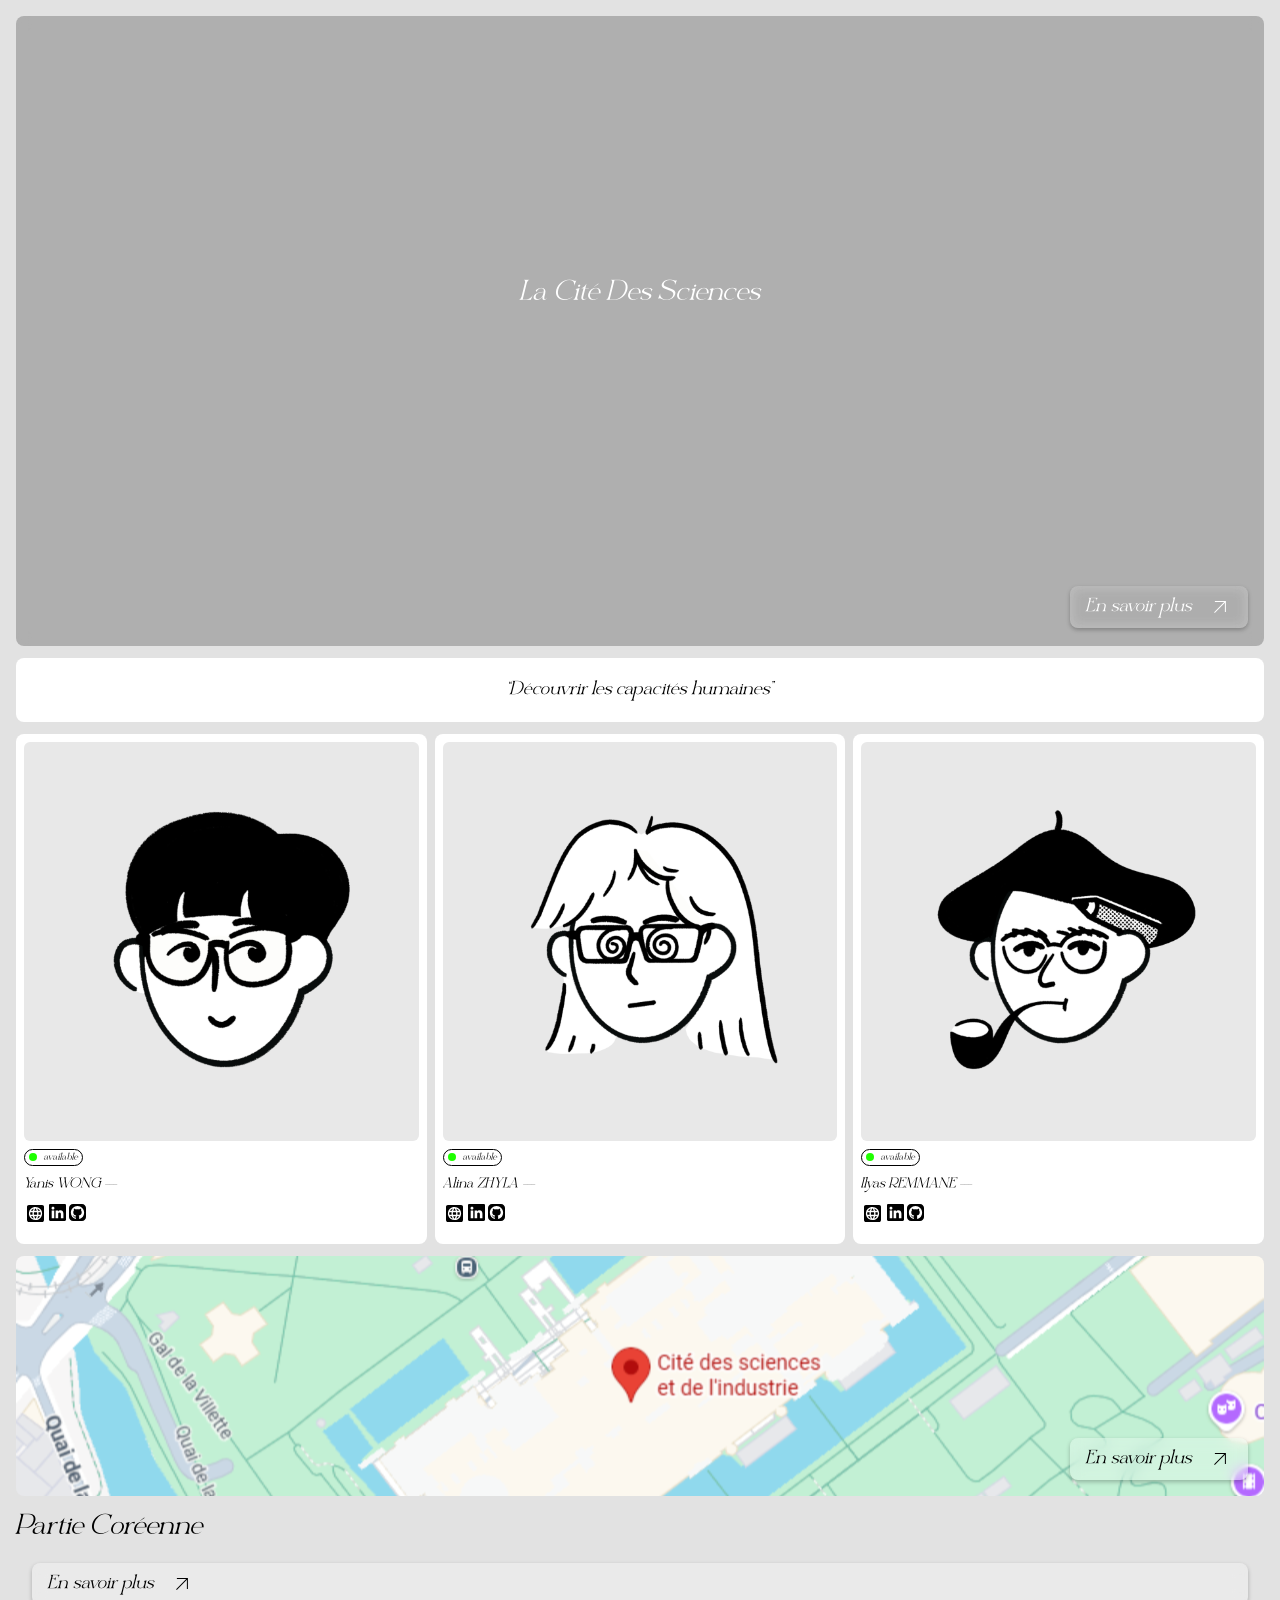
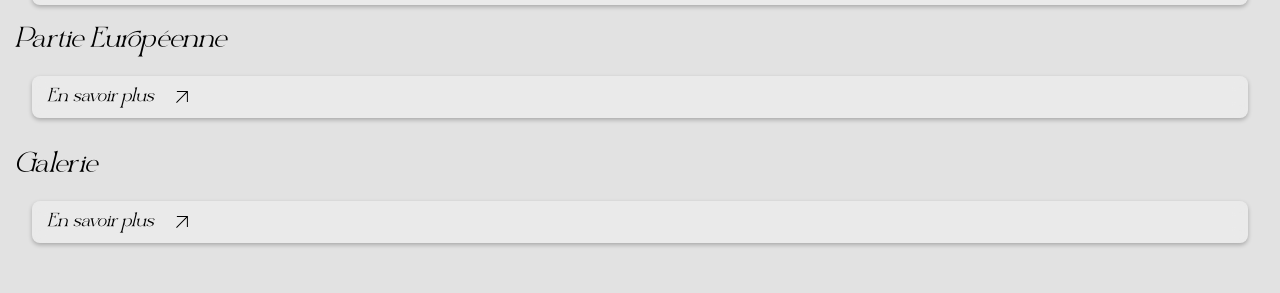
==== index.html @ c9758a65 "Update" ====
<!DOCTYPE html>
<html lang="fr">
<head>
    <meta charset="UTF-8">
    <meta name="viewport" content="width=device-width, initial-scale=1.0">
    <title>Home</title>
    <!-- ICONE -->
    <link rel="icon" href="./assets/images/icons/pokeball_logo.png" type="image/png">
    <link rel="stylesheet" href="./assets/css/components/animation.css">
    <link rel="stylesheet" href="./assets/css/style.css">
    <!-- HEAD -->
     <meta charset="UTF-8">
    <meta name="viewport" content="width=device-width, initial-scale=1.0">
    <link rel="stylesheet" href="../../assets/css/style.css">
    <link rel="stylesheet" href="./assets/css/components/variable.css">
    <script src="../../assets/js/script.js"></script>
</head>
<body>
<!-- MAIN -->
    <main>
        <section class="firstSection-container">
            <section class="citeDesSciences-container">
                <div>
                    <h1>La Cité Des Sciences</h1>
                </div>
                <div>
                    <a href="" class="citeDesSciences-btn">
                        En savoir plus
                        <img src="./assets/images/icons/arrow.svg" alt="arrow">
                    </a>
                </div>
            </section>
            <section class="citation-container">
                <h2>“Découvrir les capacités humaines”</h2>
            </section>
            <!-- A faire -->
            <section class="cartesContributeurs-container">
                <!-- Carte 1 -->
                <div class="carteContibuteur-container">
                    <div>
                        <img src="./assets/images/home/yanis.png" alt="">
                    </div>
                    <div>
                        <p></p>
                        <p>available</p>
                    </div>
                    <h3>Yanis WONG ---</h3>
                    <div>
                        <a target="_blank" href="https://yanis-wong-portfolio.alwaysdata.net/">
                            <img src="./assets/images/icons/mdi_internet-box.svg" alt="Portfolio">
                        <a target="_blank" href="https://www.linkedin.com/in/yaniswong04/">
                            <img src="./assets/images/icons/bi_linkedin.svg" alt="LinkedIn">
                        </a>
                        <a target="_blank" href="https://github.com/Yanis-Wg">
                            <img src="./assets/images/icons/skill-icons_github-dark.svg" alt="GitHub">
                        </a>
                    </div>
                </div>
                <!-- Carte 2 -->
                <div class="carteContibuteur-container">
                    <div>
                        <img src="./assets/images/home/alina.png" alt="">
                    </div>
                    <div>
                        <p></p>
                        <p>available</p>
                    </div>
                    <h3>Alina ZHYLA ---</h3>
                    <div>
                        <a target="_blank" href="https://alinazhl.fr/">
                            <img src="./assets/images/icons/mdi_internet-box.svg" alt="Portfolio">
                        <a target="_blank" href="https://www.linkedin.com/in/alina-zhyla-894469269/">
                            <img src="./assets/images/icons/bi_linkedin.svg" alt="LinkedIn">
                        </a>
                        <a target="_blank" href="https://github.com/Aliloa">
                            <img src="./assets/images/icons/skill-icons_github-dark.svg" alt="GitHub">
                        </a>
                    </div>
                </div>
                <!-- Carte 3 -->
                <div class="carteContibuteur-container">
                    <div>
                        <img src="./assets/images/home/ilyas.png" alt="">
                    </div>
                    <div>
                        <p></p>
                        <p>available</p>
                    </div>
                    <h3>Ilyas REMMANE ---</h3>
                    <div>
                        <a target="_blank" href="">
                            <img src="./assets/images/icons/mdi_internet-box.svg" alt="Portfolio">
                        <a target="_blank" href="https://www.linkedin.com/in/ilyass-remmane-343505394/">
                            <img src="./assets/images/icons/bi_linkedin.svg" alt="LinkedIn">
                        </a>
                        <a target="_blank" href="">
                            <img src="./assets/images/icons/skill-icons_github-dark.svg" alt="GitHub">
                        </a>
                    </div>
                </div>
            </section>
        </section>      
          <!-- Section Maps -->
        <section class="maps-container">
            <div>
                <a target="_blank" href="https://maps.app.goo.gl/hVDyfe389NPHy7JUA" class="citeDesSciences-btn">
                    En savoir plus
                    <img src="./assets/images/icons/arrowB.svg" alt="link">
                </a>
            </div>
        </section>
        <!-- Partie Coréenne et européenne -->
        <section class="">
            <div>
                <h2>Partie Coréenne</h2>
                <a href="" class="citeDesSciences-btn">
                    En savoir plus
                    <img src="./assets/images/icons/arrowB.svg" alt="">
                </a>
            </div>
            <div>
                <h2>Partie Européenne</h2>
                <a href="" class="citeDesSciences-btn">
                    En savoir plus
                    <img src="./assets/images/icons/arrowB.svg" alt="">
                </a>
            </div>
        </section>
        <section>
            <div>
                <h2>Galerie</h2>
                <a href="" class="citeDesSciences-btn">
                    En savoir plus
                    <img src="./assets/images/icons/arrowB.svg" alt="">
                </a>
            </div>
            <div>
                <img src="" alt="">
            </div>
        </section>
    </main>
</body>
</html>
---- assets/css/style.css ----
/* Font */
@font-face {
    font-family: "Reglarik";
    src: url("../fonts/reglarik-italic-otf-1775203716-0/Reglarik-Italic-Exfonte3df.otf");
}


/* Initialisation des paramètres généraux */
*{
    margin: 0;
    padding: 0;
    box-sizing: border-box;
}

html{
    min-height: 100vh;
    width: 100%;
}

body{
    padding: 1rem 1rem;
    min-height: 100vh;
    width: 100%;
    background-color: #E2E2E2;
}

main{
    width: 100%;
    height: 100%;
    display: flex;
    flex-direction: column;
    gap: 0.75rem;
}

a{
    text-decoration: none;
    color: black;
}

p, a, li, h1, h2, h3, h4, h5, button{
    font-weight: normal;
}

li{
    list-style: none;
}
h1, h2, h3, h4, h5, h6, a, p{
    font-family: "Reglarik";
}

h1{
    font-size: 1.5rem;    
}

.firstSection-container{
    display: flex;
    flex-wrap: wrap;
    gap: 0.75rem;
}

.citeDesSciences-container{
    background-image: url("../images/home/20260420_0020.svg");
    background-size: cover;
    background-position: center;
    background-repeat: no-repeat;
    height: 70vh;
    width: 100%;
    display: flex;
    flex-direction: column;
    color: white;
    /* style background */
    background: rgba(88, 88, 88, 0.37);
    backdrop-filter: blur(7px);
    /* Note: backdrop-filter has minimal browser support */
    border-radius: 8px;
}
.citeDesSciences-container div:first-child{
    display: flex;
    width: 100%;
    height: 88%;
    justify-content: center;
    align-items: center;
}

.citeDesSciences-container div:last-child{
    display: flex;
    width: 100%;
    height: auto;
    justify-content: right;
    align-items: center;
}

.citeDesSciences-container .citeDesSciences-btn{
    color: white;
}
.citeDesSciences-btn{
    display: flex;
    gap: 1rem;
    padding: 0.5rem 1rem;
    background: rgba(255, 255, 255, 0.27);
    box-shadow: 0px 2px 4px rgba(0, 0, 0, 0.25);
    backdrop-filter: blur(6.5px);
    border-radius: 8px;
    margin: 1rem 1rem;
}

.citation-container{
    display: flex;
    justify-content: center;
    align-items: center;
    height: 4rem;
    background-color: white;
    border-radius: 8px;
    width: 100%;
}

.citation-container>h2{
    font-size: 1rem;
}

.cartesContributeurs-container{
    display: flex;
    overflow: scroll;
    width: 100%;
    height: fit-content;
    gap: 0.5rem;
}

.carteContibuteur-container{
    display: flex;
    flex-direction: column;
    background-color: white;
    min-width: 9.4rem;
    padding: 0.5rem 0.5rem;
    border-radius: 8px;
    gap: 8px;
}

.carteContibuteur-container h3{
    font-size: 0.75rem;
    overflow: hidden;
    white-space: nowrap;
    text-overflow: ellipsis;
}

.carteContibuteur-container div:first-child{
    width: 100%;
    background-color: #E8E8E8;
    border-radius: 6px;
}

.carteContibuteur-container div:first-child>img{
    width: 100%;
}

.carteContibuteur-container div:nth-child(2) {
    width: fit-content;
    height: fit-content;
    border-radius: 22px;
    padding: 1px 4px;
    display: flex;
    gap: 7px;
    font-size: 0.5rem;
    align-items: center;
    border: solid 0.1px black;
}

.carteContibuteur-container div:nth-child(2) p:first-child {
    display: flex;
    background-color: #1EFF00;
    height: 0.5rem;
    width: 0.5rem;
    border-radius: 30rem;
}

.carteContibuteur-container div:nth-child(4) {
    display: flex;
    width: fit-content;
    height: fit-content;
    align-items: center;
    justify-content: center;
    gap: 0.2rem;
}
.carteContibuteur-container div:nth-child(3)>a {
    display: flex;
    width: 100%;
    height: fit-content;
    align-items: center;
}
.maps-container{
    background-image: url(../images/home/where.svg);
    background-size: cover;
    background-repeat: no-repeat;
    background-position: center;
    border-radius: 8px;
    display: flex;
    width: 100%;
    height: 15rem;
    justify-content: right;
    align-items: end;   
}
---- assets/css/style.css ----
/* Font */
@font-face {
    font-family: "Reglarik";
    src: url("../fonts/reglarik-italic-otf-1775203716-0/Reglarik-Italic-Exfonte3df.otf");
}


/* Initialisation des paramètres généraux */
*{
    margin: 0;
    padding: 0;
    box-sizing: border-box;
}

html{
    min-height: 100vh;
    width: 100%;
}

body{
    padding: 1rem 1rem;
    min-height: 100vh;
    width: 100%;
    background-color: #E2E2E2;
}

main{
    width: 100%;
    height: 100%;
    display: flex;
    flex-direction: column;
    gap: 0.75rem;
}

a{
    text-decoration: none;
    color: black;
}

p, a, li, h1, h2, h3, h4, h5, button{
    font-weight: normal;
}

li{
    list-style: none;
}
h1, h2, h3, h4, h5, h6, a, p{
    font-family: "Reglarik";
}

h1{
    font-size: 1.5rem;    
}

.firstSection-container{
    display: flex;
    flex-wrap: wrap;
    gap: 0.75rem;
}

.citeDesSciences-container{
    background-image: url("../images/home/20260420_0020.svg");
    background-size: cover;
    background-position: center;
    background-repeat: no-repeat;
    height: 70vh;
    width: 100%;
    display: flex;
    flex-direction: column;
    color: white;
    /* style background */
    background: rgba(88, 88, 88, 0.37);
    backdrop-filter: blur(7px);
    /* Note: backdrop-filter has minimal browser support */
    border-radius: 8px;
}
.citeDesSciences-container div:first-child{
    display: flex;
    width: 100%;
    height: 88%;
    justify-content: center;
    align-items: center;
}

.citeDesSciences-container div:last-child{
    display: flex;
    width: 100%;
    height: auto;
    justify-content: right;
    align-items: center;
}

.citeDesSciences-container .citeDesSciences-btn{
    color: white;
}
.citeDesSciences-btn{
    display: flex;
    gap: 1rem;
    padding: 0.5rem 1rem;
    background: rgba(255, 255, 255, 0.27);
    box-shadow: 0px 2px 4px rgba(0, 0, 0, 0.25);
    backdrop-filter: blur(6.5px);
    border-radius: 8px;
    margin: 1rem 1rem;
}

.citation-container{
    display: flex;
    justify-content: center;
    align-items: center;
    height: 4rem;
    background-color: white;
    border-radius: 8px;
    width: 100%;
}

.citation-container>h2{
    font-size: 1rem;
}

.cartesContributeurs-container{
    display: flex;
    overflow: scroll;
    width: 100%;
    height: fit-content;
    gap: 0.5rem;
}

.carteContibuteur-container{
    display: flex;
    flex-direction: column;
    background-color: white;
    min-width: 9.4rem;
    padding: 0.5rem 0.5rem;
    border-radius: 8px;
    gap: 8px;
}

.carteContibuteur-container h3{
    font-size: 0.75rem;
    overflow: hidden;
    white-space: nowrap;
    text-overflow: ellipsis;
}

.carteContibuteur-container div:first-child{
    width: 100%;
    background-color: #E8E8E8;
    border-radius: 6px;
}

.carteContibuteur-container div:first-child>img{
    width: 100%;
}

.carteContibuteur-container div:nth-child(2) {
    width: fit-content;
    height: fit-content;
    border-radius: 22px;
    padding: 1px 4px;
    display: flex;
    gap: 7px;
    font-size: 0.5rem;
    align-items: center;
    border: solid 0.1px black;
}

.carteContibuteur-container div:nth-child(2) p:first-child {
    display: flex;
    background-color: #1EFF00;
    height: 0.5rem;
    width: 0.5rem;
    border-radius: 30rem;
}

.carteContibuteur-container div:nth-child(4) {
    display: flex;
    width: fit-content;
    height: fit-content;
    align-items: center;
    justify-content: center;
    gap: 0.2rem;
}
.carteContibuteur-container div:nth-child(3)>a {
    display: flex;
    width: 100%;
    height: fit-content;
    align-items: center;
}
.maps-container{
    background-image: url(../images/home/where.svg);
    background-size: cover;
    background-repeat: no-repeat;
    background-position: center;
    border-radius: 8px;
    display: flex;
    width: 100%;
    height: 15rem;
    justify-content: right;
    align-items: end;   
}
---- assets/css/components/variable.css ----
:root {
    /*********************************** GENERAL ***********************************/
    --h1FontSize:1.5rem;
    --pFontSize:1rem;
    --pFirstSectionFontSize:0.75rem;
    --boutonFontSize:0.75rem;
    /* MODE JOUR */
    --dayModeBackgroundColor:#F0F0F0;
    --dayModeComposantBackgroundColor:#FFF;
    /* MODE NUIT */
    --nightModeBackgroundColor:#0D0D0D;
    --dayModeComposantBackgroundColor:#202020;
    /*********************************** HEADER ***********************************/
    --headerNavFontSize:0.75rem;
    --headerBackgroundColor:#F0F0F0;
    --headerTextColor:#000;
    /*********************************** MAIN ***********************************/
    /*********************************** FOOTER ***********************************/
    --footerH2FontSize:1.25rem;
    --footerNavFontSize:1rem;
}
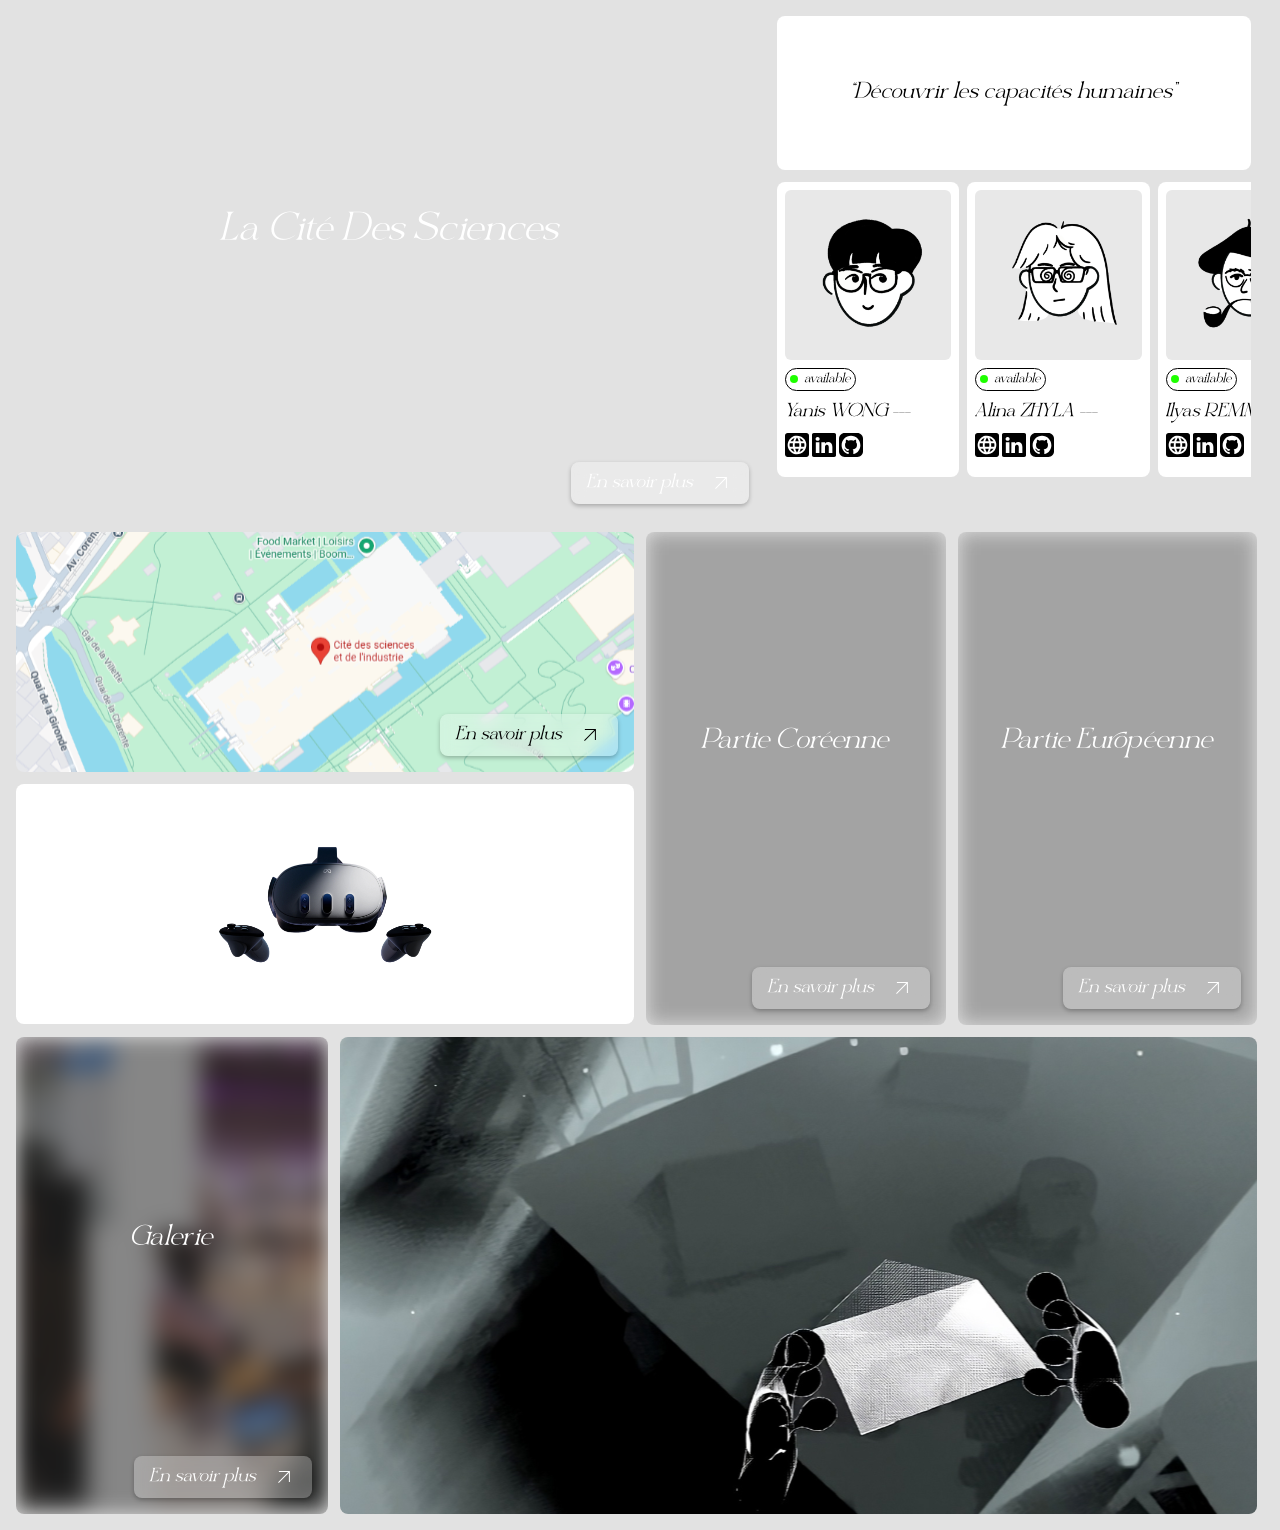
==== commit a34e11ab: "Responsive page accueil" ====
--- a/index.html
+++ b/index.html
@@ -6,14 +6,13 @@
     <title>Home</title>
     <!-- ICONE -->
     <link rel="icon" href="./assets/images/icons/pokeball_logo.png" type="image/png">
-    <link rel="stylesheet" href="./assets/css/components/animation.css">
     <link rel="stylesheet" href="./assets/css/style.css">
     <!-- HEAD -->
      <meta charset="UTF-8">
     <meta name="viewport" content="width=device-width, initial-scale=1.0">
-    <link rel="stylesheet" href="../../assets/css/style.css">
+    <link rel="stylesheet" href="./assets/css/style.css">
     <link rel="stylesheet" href="./assets/css/components/variable.css">
-    <script src="../../assets/js/script.js"></script>
+    <script src="./assets/js/script.js"></script>
 </head>
 <body>
 <!-- MAIN -->
@@ -30,112 +29,135 @@
                     </a>
                 </div>
             </section>
-            <section class="citation-container">
-                <h2>“Découvrir les capacités humaines”</h2>
+            <div class="citationEtCartes-container">
+                <section class="citation-container">
+                    <h2>“Découvrir les capacités humaines”</h2>
+                </section>
+                <!-- A faire -->
+                <section class="cartesContributeurs-container">
+                    <!-- Carte 1 -->
+                    <div class="carteContibuteur-container">
+                        <div>
+                            <img src="./assets/images/home/yanis.png" alt="">
+                        </div>
+                        <div>
+                            <p></p>
+                            <p>available</p>
+                        </div>
+                        <h3>Yanis WONG ---</h3>
+                        <div>
+                            <a target="_blank" href="https://yanis-wong-portfolio.alwaysdata.net/">
+                                <img class="cartes-icons" src="./assets/images/icons/mdi_internet-box.svg" alt="Portfolio">
+                            <a target="_blank" href="https://www.linkedin.com/in/yaniswong04/">
+                                <img class="cartes-icons" src="./assets/images/icons/bi_linkedin.svg" alt="LinkedIn">
+                            </a>
+                            <a target="_blank" href="https://github.com/Yanis-Wg">
+                                <img class="cartes-icons" src="./assets/images/icons/skill-icons_github-dark.svg" alt="GitHub">
+                            </a>
+                        </div>
+                    </div>
+                    <!-- Carte 2 -->
+                    <div class="carteContibuteur-container">
+                        <div>
+                            <img src="./assets/images/home/alina.png" alt="">
+                        </div>
+                        <div>
+                            <p></p>
+                            <p>available</p>
+                        </div>
+                        <h3>Alina ZHYLA ---</h3>
+                        <div>
+                            <a target="_blank" href="https://alinazhl.fr/">
+                                <img class="cartes-icons" src="./assets/images/icons/mdi_internet-box.svg" alt="Portfolio">
+                            <a target="_blank" href="https://www.linkedin.com/in/alina-zhyla-894469269/">
+                                <img class="cartes-icons" src="./assets/images/icons/bi_linkedin.svg" alt="LinkedIn">
+                            </a>
+                            <a target="_blank" href="https://github.com/Aliloa">
+                                <img class="cartes-icons" src="./assets/images/icons/skill-icons_github-dark.svg" alt="GitHub">
+                            </a>
+                        </div>
+                    </div>
+                    <!-- Carte 3 -->
+                    <div class="carteContibuteur-container">
+                        <div>
+                            <img src="./assets/images/home/ilyas.png" alt="">
+                        </div>
+                        <div>
+                            <p></p>
+                            <p>available</p>
+                        </div>
+                        <h3>Ilyas REMMANE ---</h3>
+                        <div>
+                            <a target="_blank" href="">
+                                <img class="cartes-icons" src="./assets/images/icons/mdi_internet-box.svg" alt="Portfolio">
+                            <a target="_blank" href="https://www.linkedin.com/in/ilyass-remmane-343505394/">
+                                <img class="cartes-icons" src="./assets/images/icons/bi_linkedin.svg" alt="LinkedIn">
+                            </a>
+                            <a target="_blank" href="">
+                                <img class="cartes-icons" src="./assets/images/icons/skill-icons_github-dark.svg" alt="GitHub">
+                            </a>
+                        </div>
+                    </div>
+                </section>
+            </div>
+        </section>      
+        <section class="secondSection-container">
+            <section class="mapsEtCasqueVr-container">
+                <!-- Section Maps -->
+                <section class="maps-container">
+                    <div>
+                        <a target="_blank" href="https://maps.app.goo.gl/hVDyfe389NPHy7JUA" class="citeDesSciences-btn">
+                            En savoir plus
+                            <img src="./assets/images/icons/arrowB.svg" alt="link">
+                        </a>
+                    </div>
+                </section>
+                <!-- Section Casque VR -->
+                <section class="casqueVr-container">
+                    <div>
+                        <img src="./assets/images/home/image 3.svg" alt="casque VR">
+                    </div>
+                </section>
             </section>
-            <!-- A faire -->
-            <section class="cartesContributeurs-container">
-                <!-- Carte 1 -->
-                <div class="carteContibuteur-container">
+            <!-- Partie Coréenne et européenne -->
+            <section class="partieCoreenneEtEuropeenne-container">
+                <div class="partieCoreenne-container">
                     <div>
-                        <img src="./assets/images/home/yanis.png" alt="">
+                        <h2>Partie Coréenne</h2>
                     </div>
                     <div>
-                        <p></p>
-                        <p>available</p>
-                    </div>
-                    <h3>Yanis WONG ---</h3>
-                    <div>
-                        <a target="_blank" href="https://yanis-wong-portfolio.alwaysdata.net/">
-                            <img src="./assets/images/icons/mdi_internet-box.svg" alt="Portfolio">
-                        <a target="_blank" href="https://www.linkedin.com/in/yaniswong04/">
-                            <img src="./assets/images/icons/bi_linkedin.svg" alt="LinkedIn">
-                        </a>
-                        <a target="_blank" href="https://github.com/Yanis-Wg">
-                            <img src="./assets/images/icons/skill-icons_github-dark.svg" alt="GitHub">
+                        <a href="./pages/expo_coréenne.html" class="citeDesSciences-btn">
+                            En savoir plus
+                            <img src="./assets/images/icons/arrow.svg" alt="">
                         </a>
                     </div>
                 </div>
-                <!-- Carte 2 -->
-                <div class="carteContibuteur-container">
+                <div class="partieEuropeenne-container">
                     <div>
-                        <img src="./assets/images/home/alina.png" alt="">
+                        <h2>Partie Européenne</h2>
                     </div>
                     <div>
-                        <p></p>
-                        <p>available</p>
-                    </div>
-                    <h3>Alina ZHYLA ---</h3>
-                    <div>
-                        <a target="_blank" href="https://alinazhl.fr/">
-                            <img src="./assets/images/icons/mdi_internet-box.svg" alt="Portfolio">
-                        <a target="_blank" href="https://www.linkedin.com/in/alina-zhyla-894469269/">
-                            <img src="./assets/images/icons/bi_linkedin.svg" alt="LinkedIn">
-                        </a>
-                        <a target="_blank" href="https://github.com/Aliloa">
-                            <img src="./assets/images/icons/skill-icons_github-dark.svg" alt="GitHub">
-                        </a>
-                    </div>
-                </div>
-                <!-- Carte 3 -->
-                <div class="carteContibuteur-container">
-                    <div>
-                        <img src="./assets/images/home/ilyas.png" alt="">
-                    </div>
-                    <div>
-                        <p></p>
-                        <p>available</p>
-                    </div>
-                    <h3>Ilyas REMMANE ---</h3>
-                    <div>
-                        <a target="_blank" href="">
-                            <img src="./assets/images/icons/mdi_internet-box.svg" alt="Portfolio">
-                        <a target="_blank" href="https://www.linkedin.com/in/ilyass-remmane-343505394/">
-                            <img src="./assets/images/icons/bi_linkedin.svg" alt="LinkedIn">
-                        </a>
-                        <a target="_blank" href="">
-                            <img src="./assets/images/icons/skill-icons_github-dark.svg" alt="GitHub">
+                        <a href="./pages/expo_européenne.html" class="citeDesSciences-btn">
+                            En savoir plus
+                            <img src="./assets/images/icons/arrow.svg" alt="">
                         </a>
                     </div>
                 </div>
             </section>
-        </section>      
-          <!-- Section Maps -->
-        <section class="maps-container">
-            <div>
-                <a target="_blank" href="https://maps.app.goo.gl/hVDyfe389NPHy7JUA" class="citeDesSciences-btn">
-                    En savoir plus
-                    <img src="./assets/images/icons/arrowB.svg" alt="link">
-                </a>
+        </section>
+        <section class="galerieAndFrogHand-container">
+            <div class="galerie-container">
+                <div>
+                    <h2>Galerie</h2>
+                </div>
+                <div>
+                    <a href="./pages/galerie.html" class="citeDesSciences-btn">
+                        En savoir plus
+                        <img src="./assets/images/icons/arrow.svg" alt="">
+                    </a>
+                </div>
             </div>
-        </section>
-        <!-- Partie Coréenne et européenne -->
-        <section class="">
-            <div>
-                <h2>Partie Coréenne</h2>
-                <a href="" class="citeDesSciences-btn">
-                    En savoir plus
-                    <img src="./assets/images/icons/arrowB.svg" alt="">
-                </a>
-            </div>
-            <div>
-                <h2>Partie Européenne</h2>
-                <a href="" class="citeDesSciences-btn">
-                    En savoir plus
-                    <img src="./assets/images/icons/arrowB.svg" alt="">
-                </a>
-            </div>
-        </section>
-        <section>
-            <div>
-                <h2>Galerie</h2>
-                <a href="" class="citeDesSciences-btn">
-                    En savoir plus
-                    <img src="./assets/images/icons/arrowB.svg" alt="">
-                </a>
-            </div>
-            <div>
-                <img src="" alt="">
+            <div class="frogHand-container">
             </div>
         </section>
     </main>
--- a/assets/css/style.css
+++ b/assets/css/style.css
@@ -59,27 +59,41 @@
 }
 
 .citeDesSciences-container{
+    position: relative;
+    background-image: none;
+    height: 70vh;
+    width: 100%;
+    display: flex;
+    flex-direction: column;
+    color: white;
+    border-radius: 8px;
+    overflow: hidden;
+}
+
+.citeDesSciences-container::before{
+    content: '';
+    position: absolute;
+    top: 0;
+    left: 0;
+    right: 0;
+    bottom: 0;
     background-image: url("../images/home/20260420_0020.svg");
     background-size: cover;
     background-position: center;
     background-repeat: no-repeat;
-    height: 70vh;
-    width: 100%;
-    display: flex;
-    flex-direction: column;
-    color: white;
-    /* style background */
-    background: rgba(88, 88, 88, 0.37);
-    backdrop-filter: blur(7px);
-    /* Note: backdrop-filter has minimal browser support */
-    border-radius: 8px;
-}
+    filter: blur(10px);
+    z-index: 1;
+    pointer-events: none;
+}
+
 .citeDesSciences-container div:first-child{
     display: flex;
     width: 100%;
     height: 88%;
     justify-content: center;
     align-items: center;
+    position: relative;
+    z-index: 2;
 }
 
 .citeDesSciences-container div:last-child{
@@ -88,6 +102,8 @@
     height: auto;
     justify-content: right;
     align-items: center;
+    position: relative;
+    z-index: 2;
 }
 
 .citeDesSciences-container .citeDesSciences-btn{
@@ -102,6 +118,15 @@
     backdrop-filter: blur(6.5px);
     border-radius: 8px;
     margin: 1rem 1rem;
+    width: fit-content;
+}
+
+.citationEtCartes-container{
+    display: flex;
+    flex-direction: column;
+    gap: 0.75rem;
+    width: 100%;
+    height: fit-content;
 }
 
 .citation-container{
@@ -200,3 +225,298 @@
     align-items: end;   
 }
 
+.casqueVr-container{
+    display: flex;
+    width: 100%;
+    height: fit-content;
+}
+
+.casqueVr-container>div{
+    display: flex;
+    width: 100%;
+    justify-content: center;
+    align-items: center;
+    background-color: white;
+    border-radius: 8px;
+    padding: 1rem 0;
+}
+
+.partieCoreenneEtEuropeenne-container{
+    display: flex;
+    flex-direction: column;
+    gap: 0.75rem;
+    color: white;
+    width: 100%;
+    height: fit-content;
+}
+.partieCoreenneEtEuropeenne-container a{
+    color: white;
+}
+
+.partieCoreenne-container{
+    position:relative;
+    display: flex;
+    flex-direction: column;
+    width: 100%;
+    min-height: 30vh;
+    justify-content: center;
+    align-items: center;
+    border-radius: 8px;
+    overflow: hidden;
+    z-index: 2;
+}
+
+.partieCoreenne-container::before{
+    content: '';
+    position: absolute;
+    top: 0;
+    left: 0;
+    right: 0;
+    bottom: 0;
+    background-color: rgba(100, 100, 100, 0.5);
+    background-image: url("../images/home/partieCoreenne.svg");
+    background-size: cover;
+    background-position: center;
+    background-repeat: no-repeat;
+    filter: blur(10px);
+    z-index: 1;
+    pointer-events: none;
+}
+
+.partieEuropeenne-container{
+    position:relative;
+    display: flex;
+    flex-direction: column;
+    width: 100%;
+    min-height: 30vh;
+    justify-content: center;
+    align-items: center;
+    border-radius: 8px;
+    overflow: hidden;
+    z-index: 2;
+}
+
+.partieEuropeenne-container::before{
+    content: '';
+    position: absolute;
+    top: 0;
+    left: 0;
+    right: 0;
+    bottom: 0;
+    background-color: rgba(100, 100, 100, 0.5);
+    background-image: url("../images/home/partieEuropeenne.svg");
+    background-size: cover;
+    background-position: center;
+    background-repeat: no-repeat;
+    filter: blur(10px);
+    z-index: 1;
+    pointer-events: none;
+}
+.partieCoreenne-container div:first-child{
+    display: flex;
+    width: 100%;
+    height: 88%;
+    justify-content: center;
+    align-items: center;
+    position: relative;
+    z-index: 2;
+    padding: 10rem 0;
+}
+
+.partieCoreenne-container div:last-child{
+    display: flex;
+    width: 100%;
+    height: auto;
+    justify-content: right;
+    align-items: center;
+    position: relative;
+    z-index: 2;
+}
+
+.partieEuropeenne-container div:first-child{
+    display: flex;
+    width: 100%;
+    height: 88%;
+    justify-content: center;
+    align-items: center;
+    position: relative;
+    z-index: 2;
+    padding: 10rem 0;
+}
+
+.partieEuropeenne-container div:last-child{
+    display: flex;
+    width: 100%;
+    height: auto;
+    justify-content: right;
+    align-items: center;
+    position: relative;
+    z-index: 2;
+}
+
+.partieEuropeenne-container div:last-child>a{
+    color: white;
+}
+
+.partieCoreenne-container div:last-child>a{
+    color: white;
+}
+.galerieAndFrogHand-container{
+    display: flex;
+    flex-wrap: wrap;
+    flex-direction: column-reverse;
+    width: 100%;
+    height: fit-content;
+    gap: 0.75rem;
+} 
+
+.frogHand-container{
+    display: flex;
+    width: 100%;
+    height: 30vh;
+    overflow: hidden;
+    border-radius: 8px;
+    justify-content: center;
+    align-items: center;
+    background-image: url("../images/home/image\ 4.svg");
+    background-position: center;
+    background-repeat: no-repeat;
+    background-size: cover;
+}
+
+.galerie-container{
+    position:relative;
+    display: flex;
+    flex-direction: column;
+    width: 100%;
+    min-height: 30vh;
+    justify-content: center;
+    align-items: center;
+    border-radius: 8px;
+    overflow: hidden;
+    z-index: 2;
+    color: white;
+}
+
+.galerie-container div:first-child{
+    display: flex;
+    width: 100%;
+    height: 88%;
+    justify-content: center;
+    align-items: center;
+    position: relative;
+    z-index: 2;
+    padding: 10rem 0;
+}
+
+.galerie-container div:last-child{
+    display: flex;
+    width: 100%;
+    height: auto;
+    justify-content: right;
+    align-items: center;
+    position: relative;
+    z-index: 2;
+}
+
+.galerie-container div:last-child>a{
+    color: white;
+}
+
+.galerie-container::before{
+    content: '';
+    position: absolute;
+    top: 0;
+    left: 0;
+    right: 0;
+    bottom: 0;
+    background-color: rgba(100, 100, 100, 0.5);
+    background-image: url("../images/home/galerie.png");
+    background-size: cover;
+    background-position: center;
+    background-repeat: no-repeat;
+    filter: blur(10px);
+    z-index: 1;
+    pointer-events: none;
+}
+.mapsEtCasqueVr-container{
+    display: flex;
+    flex-direction: column;
+    gap:0.75rem;
+    width: 100%;
+    height: fit-content;
+}
+
+.secondSection-container{
+    display: flex;
+    flex-direction: column;
+    width: 100%;
+    height: fit-content;
+    gap: 0.75rem;
+}
+/* Responsive */
+@media screen and (min-width:769px) {
+    .citeDesSciences-container {
+        width: 60%;
+        height: 56vh;
+    }
+    .citationEtCartes-container {
+        width: 38%;
+    }
+    .citation-container {
+        height: 9.6rem;
+    }
+    .citation-container>h2 {
+        font-size: 1.2rem;
+    }
+    .carteContibuteur-container {
+        min-width: 11.4rem;
+    }
+    .carteContibuteur-container div:nth-child(2) {
+        font-size: 0.7rem;
+    }
+    .carteContibuteur-container h3 {
+        font-size: 1.0rem;
+    }
+    .cartes-icons{
+        width: 1.5rem;
+    }
+    h1 {
+        font-size: 2.1rem;
+    }
+    /* EUROPE ET COREE */
+    .partieCoreenneEtEuropeenne-container {
+        flex-direction: row;
+        flex-wrap: wrap;
+        width: 50%;
+    }
+    .partieCoreenne-container {
+        width: 48.5%;
+        height: 30.8rem;
+    }
+    .partieEuropeenne-container {
+        width: 48.5%;
+        height: auto;
+    }
+    /* MAPS ET CASQUE VR */
+    .casqueVr-container>div {
+        height: 15rem;
+    }
+    .secondSection-container{
+        flex-direction: row;
+        width: 100%;
+    }
+    .mapsEtCasqueVr-container {
+        width: 50%;
+    }
+    .galerieAndFrogHand-container {
+        flex-direction: row;
+    }
+    .galerie-container {
+        width: 25%;
+    }
+    .frogHand-container {
+        width: 73.5%;
+        height: 53vh;
+    }
+}
--- a/assets/css/style.css
+++ b/assets/css/style.css
@@ -59,27 +59,41 @@
 }
 
 .citeDesSciences-container{
+    position: relative;
+    background-image: none;
+    height: 70vh;
+    width: 100%;
+    display: flex;
+    flex-direction: column;
+    color: white;
+    border-radius: 8px;
+    overflow: hidden;
+}
+
+.citeDesSciences-container::before{
+    content: '';
+    position: absolute;
+    top: 0;
+    left: 0;
+    right: 0;
+    bottom: 0;
     background-image: url("../images/home/20260420_0020.svg");
     background-size: cover;
     background-position: center;
     background-repeat: no-repeat;
-    height: 70vh;
-    width: 100%;
-    display: flex;
-    flex-direction: column;
-    color: white;
-    /* style background */
-    background: rgba(88, 88, 88, 0.37);
-    backdrop-filter: blur(7px);
-    /* Note: backdrop-filter has minimal browser support */
-    border-radius: 8px;
-}
+    filter: blur(10px);
+    z-index: 1;
+    pointer-events: none;
+}
+
 .citeDesSciences-container div:first-child{
     display: flex;
     width: 100%;
     height: 88%;
     justify-content: center;
     align-items: center;
+    position: relative;
+    z-index: 2;
 }
 
 .citeDesSciences-container div:last-child{
@@ -88,6 +102,8 @@
     height: auto;
     justify-content: right;
     align-items: center;
+    position: relative;
+    z-index: 2;
 }
 
 .citeDesSciences-container .citeDesSciences-btn{
@@ -102,6 +118,15 @@
     backdrop-filter: blur(6.5px);
     border-radius: 8px;
     margin: 1rem 1rem;
+    width: fit-content;
+}
+
+.citationEtCartes-container{
+    display: flex;
+    flex-direction: column;
+    gap: 0.75rem;
+    width: 100%;
+    height: fit-content;
 }
 
 .citation-container{
@@ -200,3 +225,298 @@
     align-items: end;   
 }
 
+.casqueVr-container{
+    display: flex;
+    width: 100%;
+    height: fit-content;
+}
+
+.casqueVr-container>div{
+    display: flex;
+    width: 100%;
+    justify-content: center;
+    align-items: center;
+    background-color: white;
+    border-radius: 8px;
+    padding: 1rem 0;
+}
+
+.partieCoreenneEtEuropeenne-container{
+    display: flex;
+    flex-direction: column;
+    gap: 0.75rem;
+    color: white;
+    width: 100%;
+    height: fit-content;
+}
+.partieCoreenneEtEuropeenne-container a{
+    color: white;
+}
+
+.partieCoreenne-container{
+    position:relative;
+    display: flex;
+    flex-direction: column;
+    width: 100%;
+    min-height: 30vh;
+    justify-content: center;
+    align-items: center;
+    border-radius: 8px;
+    overflow: hidden;
+    z-index: 2;
+}
+
+.partieCoreenne-container::before{
+    content: '';
+    position: absolute;
+    top: 0;
+    left: 0;
+    right: 0;
+    bottom: 0;
+    background-color: rgba(100, 100, 100, 0.5);
+    background-image: url("../images/home/partieCoreenne.svg");
+    background-size: cover;
+    background-position: center;
+    background-repeat: no-repeat;
+    filter: blur(10px);
+    z-index: 1;
+    pointer-events: none;
+}
+
+.partieEuropeenne-container{
+    position:relative;
+    display: flex;
+    flex-direction: column;
+    width: 100%;
+    min-height: 30vh;
+    justify-content: center;
+    align-items: center;
+    border-radius: 8px;
+    overflow: hidden;
+    z-index: 2;
+}
+
+.partieEuropeenne-container::before{
+    content: '';
+    position: absolute;
+    top: 0;
+    left: 0;
+    right: 0;
+    bottom: 0;
+    background-color: rgba(100, 100, 100, 0.5);
+    background-image: url("../images/home/partieEuropeenne.svg");
+    background-size: cover;
+    background-position: center;
+    background-repeat: no-repeat;
+    filter: blur(10px);
+    z-index: 1;
+    pointer-events: none;
+}
+.partieCoreenne-container div:first-child{
+    display: flex;
+    width: 100%;
+    height: 88%;
+    justify-content: center;
+    align-items: center;
+    position: relative;
+    z-index: 2;
+    padding: 10rem 0;
+}
+
+.partieCoreenne-container div:last-child{
+    display: flex;
+    width: 100%;
+    height: auto;
+    justify-content: right;
+    align-items: center;
+    position: relative;
+    z-index: 2;
+}
+
+.partieEuropeenne-container div:first-child{
+    display: flex;
+    width: 100%;
+    height: 88%;
+    justify-content: center;
+    align-items: center;
+    position: relative;
+    z-index: 2;
+    padding: 10rem 0;
+}
+
+.partieEuropeenne-container div:last-child{
+    display: flex;
+    width: 100%;
+    height: auto;
+    justify-content: right;
+    align-items: center;
+    position: relative;
+    z-index: 2;
+}
+
+.partieEuropeenne-container div:last-child>a{
+    color: white;
+}
+
+.partieCoreenne-container div:last-child>a{
+    color: white;
+}
+.galerieAndFrogHand-container{
+    display: flex;
+    flex-wrap: wrap;
+    flex-direction: column-reverse;
+    width: 100%;
+    height: fit-content;
+    gap: 0.75rem;
+} 
+
+.frogHand-container{
+    display: flex;
+    width: 100%;
+    height: 30vh;
+    overflow: hidden;
+    border-radius: 8px;
+    justify-content: center;
+    align-items: center;
+    background-image: url("../images/home/image\ 4.svg");
+    background-position: center;
+    background-repeat: no-repeat;
+    background-size: cover;
+}
+
+.galerie-container{
+    position:relative;
+    display: flex;
+    flex-direction: column;
+    width: 100%;
+    min-height: 30vh;
+    justify-content: center;
+    align-items: center;
+    border-radius: 8px;
+    overflow: hidden;
+    z-index: 2;
+    color: white;
+}
+
+.galerie-container div:first-child{
+    display: flex;
+    width: 100%;
+    height: 88%;
+    justify-content: center;
+    align-items: center;
+    position: relative;
+    z-index: 2;
+    padding: 10rem 0;
+}
+
+.galerie-container div:last-child{
+    display: flex;
+    width: 100%;
+    height: auto;
+    justify-content: right;
+    align-items: center;
+    position: relative;
+    z-index: 2;
+}
+
+.galerie-container div:last-child>a{
+    color: white;
+}
+
+.galerie-container::before{
+    content: '';
+    position: absolute;
+    top: 0;
+    left: 0;
+    right: 0;
+    bottom: 0;
+    background-color: rgba(100, 100, 100, 0.5);
+    background-image: url("../images/home/galerie.png");
+    background-size: cover;
+    background-position: center;
+    background-repeat: no-repeat;
+    filter: blur(10px);
+    z-index: 1;
+    pointer-events: none;
+}
+.mapsEtCasqueVr-container{
+    display: flex;
+    flex-direction: column;
+    gap:0.75rem;
+    width: 100%;
+    height: fit-content;
+}
+
+.secondSection-container{
+    display: flex;
+    flex-direction: column;
+    width: 100%;
+    height: fit-content;
+    gap: 0.75rem;
+}
+/* Responsive */
+@media screen and (min-width:769px) {
+    .citeDesSciences-container {
+        width: 60%;
+        height: 56vh;
+    }
+    .citationEtCartes-container {
+        width: 38%;
+    }
+    .citation-container {
+        height: 9.6rem;
+    }
+    .citation-container>h2 {
+        font-size: 1.2rem;
+    }
+    .carteContibuteur-container {
+        min-width: 11.4rem;
+    }
+    .carteContibuteur-container div:nth-child(2) {
+        font-size: 0.7rem;
+    }
+    .carteContibuteur-container h3 {
+        font-size: 1.0rem;
+    }
+    .cartes-icons{
+        width: 1.5rem;
+    }
+    h1 {
+        font-size: 2.1rem;
+    }
+    /* EUROPE ET COREE */
+    .partieCoreenneEtEuropeenne-container {
+        flex-direction: row;
+        flex-wrap: wrap;
+        width: 50%;
+    }
+    .partieCoreenne-container {
+        width: 48.5%;
+        height: 30.8rem;
+    }
+    .partieEuropeenne-container {
+        width: 48.5%;
+        height: auto;
+    }
+    /* MAPS ET CASQUE VR */
+    .casqueVr-container>div {
+        height: 15rem;
+    }
+    .secondSection-container{
+        flex-direction: row;
+        width: 100%;
+    }
+    .mapsEtCasqueVr-container {
+        width: 50%;
+    }
+    .galerieAndFrogHand-container {
+        flex-direction: row;
+    }
+    .galerie-container {
+        width: 25%;
+    }
+    .frogHand-container {
+        width: 73.5%;
+        height: 53vh;
+    }
+}
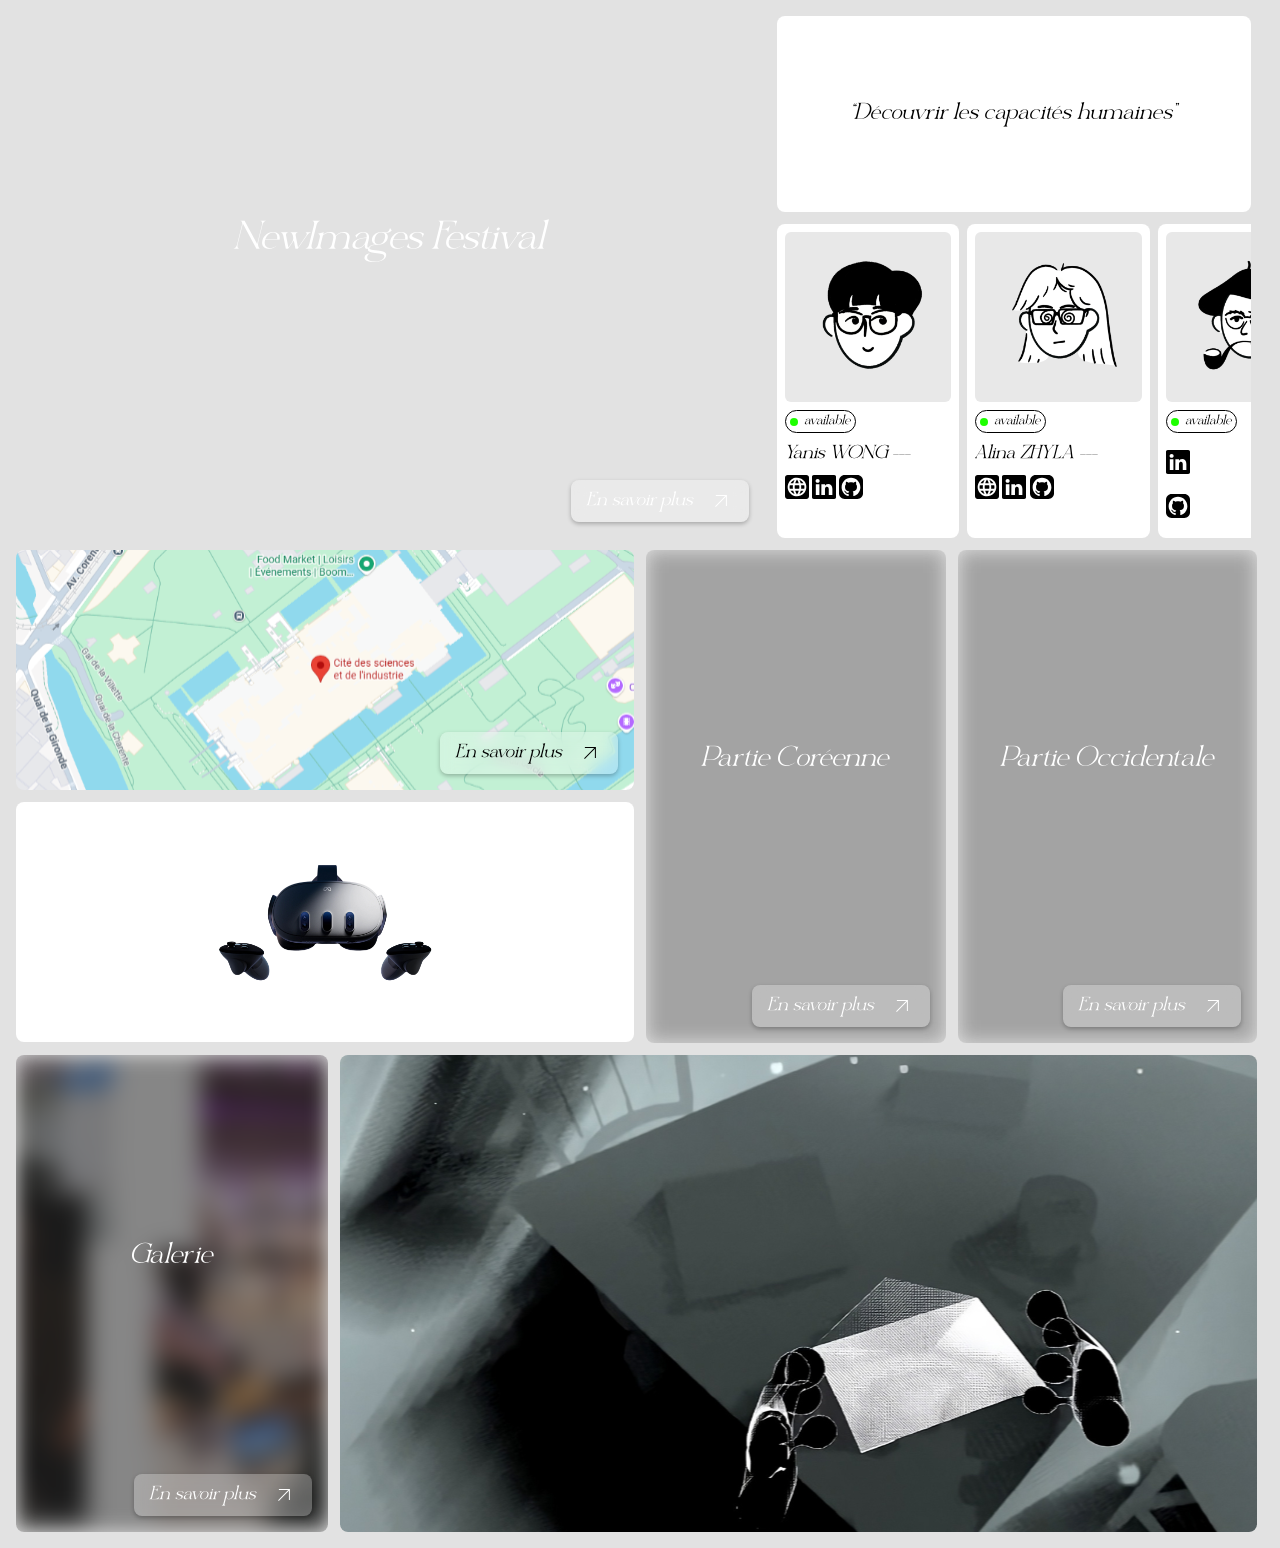
==== commit d39488d3: "Correction Festival New Image - Occident - github Ilyas" ====
--- a/index.html
+++ b/index.html
@@ -20,7 +20,7 @@
         <section class="firstSection-container">
             <section class="citeDesSciences-container">
                 <div>
-                    <h1>La Cité Des Sciences</h1>
+                    <h1>NewImages Festival</h1>
                 </div>
                 <div>
                     <a href="" class="citeDesSciences-btn">
@@ -48,6 +48,7 @@
                         <div>
                             <a target="_blank" href="https://yanis-wong-portfolio.alwaysdata.net/">
                                 <img class="cartes-icons" src="./assets/images/icons/mdi_internet-box.svg" alt="Portfolio">
+                            </a>
                             <a target="_blank" href="https://www.linkedin.com/in/yaniswong04/">
                                 <img class="cartes-icons" src="./assets/images/icons/bi_linkedin.svg" alt="LinkedIn">
                             </a>
@@ -69,6 +70,7 @@
                         <div>
                             <a target="_blank" href="https://alinazhl.fr/">
                                 <img class="cartes-icons" src="./assets/images/icons/mdi_internet-box.svg" alt="Portfolio">
+                            </a>
                             <a target="_blank" href="https://www.linkedin.com/in/alina-zhyla-894469269/">
                                 <img class="cartes-icons" src="./assets/images/icons/bi_linkedin.svg" alt="LinkedIn">
                             </a>
@@ -87,13 +89,10 @@
                             <p>available</p>
                         </div>
                         <h3>Ilyas REMMANE ---</h3>
-                        <div>
-                            <a target="_blank" href="">
-                                <img class="cartes-icons" src="./assets/images/icons/mdi_internet-box.svg" alt="Portfolio">
                             <a target="_blank" href="https://www.linkedin.com/in/ilyass-remmane-343505394/">
                                 <img class="cartes-icons" src="./assets/images/icons/bi_linkedin.svg" alt="LinkedIn">
                             </a>
-                            <a target="_blank" href="">
+                            <a target="_blank" href="https://github.com/ilyassremmane">
                                 <img class="cartes-icons" src="./assets/images/icons/skill-icons_github-dark.svg" alt="GitHub">
                             </a>
                         </div>
@@ -134,7 +133,7 @@
                 </div>
                 <div class="partieEuropeenne-container">
                     <div>
-                        <h2>Partie Européenne</h2>
+                        <h2>Partie Occidentale</h2>
                     </div>
                     <div>
                         <a href="./pages/expo_européenne.html" class="citeDesSciences-btn">
--- a/assets/css/style.css
+++ b/assets/css/style.css
@@ -51,6 +51,34 @@
 h1{
     font-size: 1.5rem;    
 }
+
+/* Style Back Bouton */
+
+.backHome-container{
+    display: flex;
+    position: absolute;
+    top: 1.2rem;
+    left: 1.2rem;
+    justify-content: center;
+    align-items: center;
+    width: fit-content;
+    height: fit-content;
+    z-index: 3;
+    position: sticky;
+}
+.backHome-container>nav>a{
+    display: flex;
+    width: fit-content;
+    height: fit-content;
+    justify-content: center;
+    align-items: center;
+    background-color: white;
+    width: 3rem;
+    height: 3rem;
+    border-radius: 50px;
+}
+
+/* Style Page */
 
 .firstSection-container{
     display: flex;
@@ -458,13 +486,14 @@
 @media screen and (min-width:769px) {
     .citeDesSciences-container {
         width: 60%;
-        height: 56vh;
+        height: 58vh;
     }
     .citationEtCartes-container {
         width: 38%;
+        height: 58vh;
     }
     .citation-container {
-        height: 9.6rem;
+        height: 23.5vh;
     }
     .citation-container>h2 {
         font-size: 1.2rem;
--- a/assets/css/style.css
+++ b/assets/css/style.css
@@ -51,6 +51,34 @@
 h1{
     font-size: 1.5rem;    
 }
+
+/* Style Back Bouton */
+
+.backHome-container{
+    display: flex;
+    position: absolute;
+    top: 1.2rem;
+    left: 1.2rem;
+    justify-content: center;
+    align-items: center;
+    width: fit-content;
+    height: fit-content;
+    z-index: 3;
+    position: sticky;
+}
+.backHome-container>nav>a{
+    display: flex;
+    width: fit-content;
+    height: fit-content;
+    justify-content: center;
+    align-items: center;
+    background-color: white;
+    width: 3rem;
+    height: 3rem;
+    border-radius: 50px;
+}
+
+/* Style Page */
 
 .firstSection-container{
     display: flex;
@@ -458,13 +486,14 @@
 @media screen and (min-width:769px) {
     .citeDesSciences-container {
         width: 60%;
-        height: 56vh;
+        height: 58vh;
     }
     .citationEtCartes-container {
         width: 38%;
+        height: 58vh;
     }
     .citation-container {
-        height: 9.6rem;
+        height: 23.5vh;
     }
     .citation-container>h2 {
         font-size: 1.2rem;
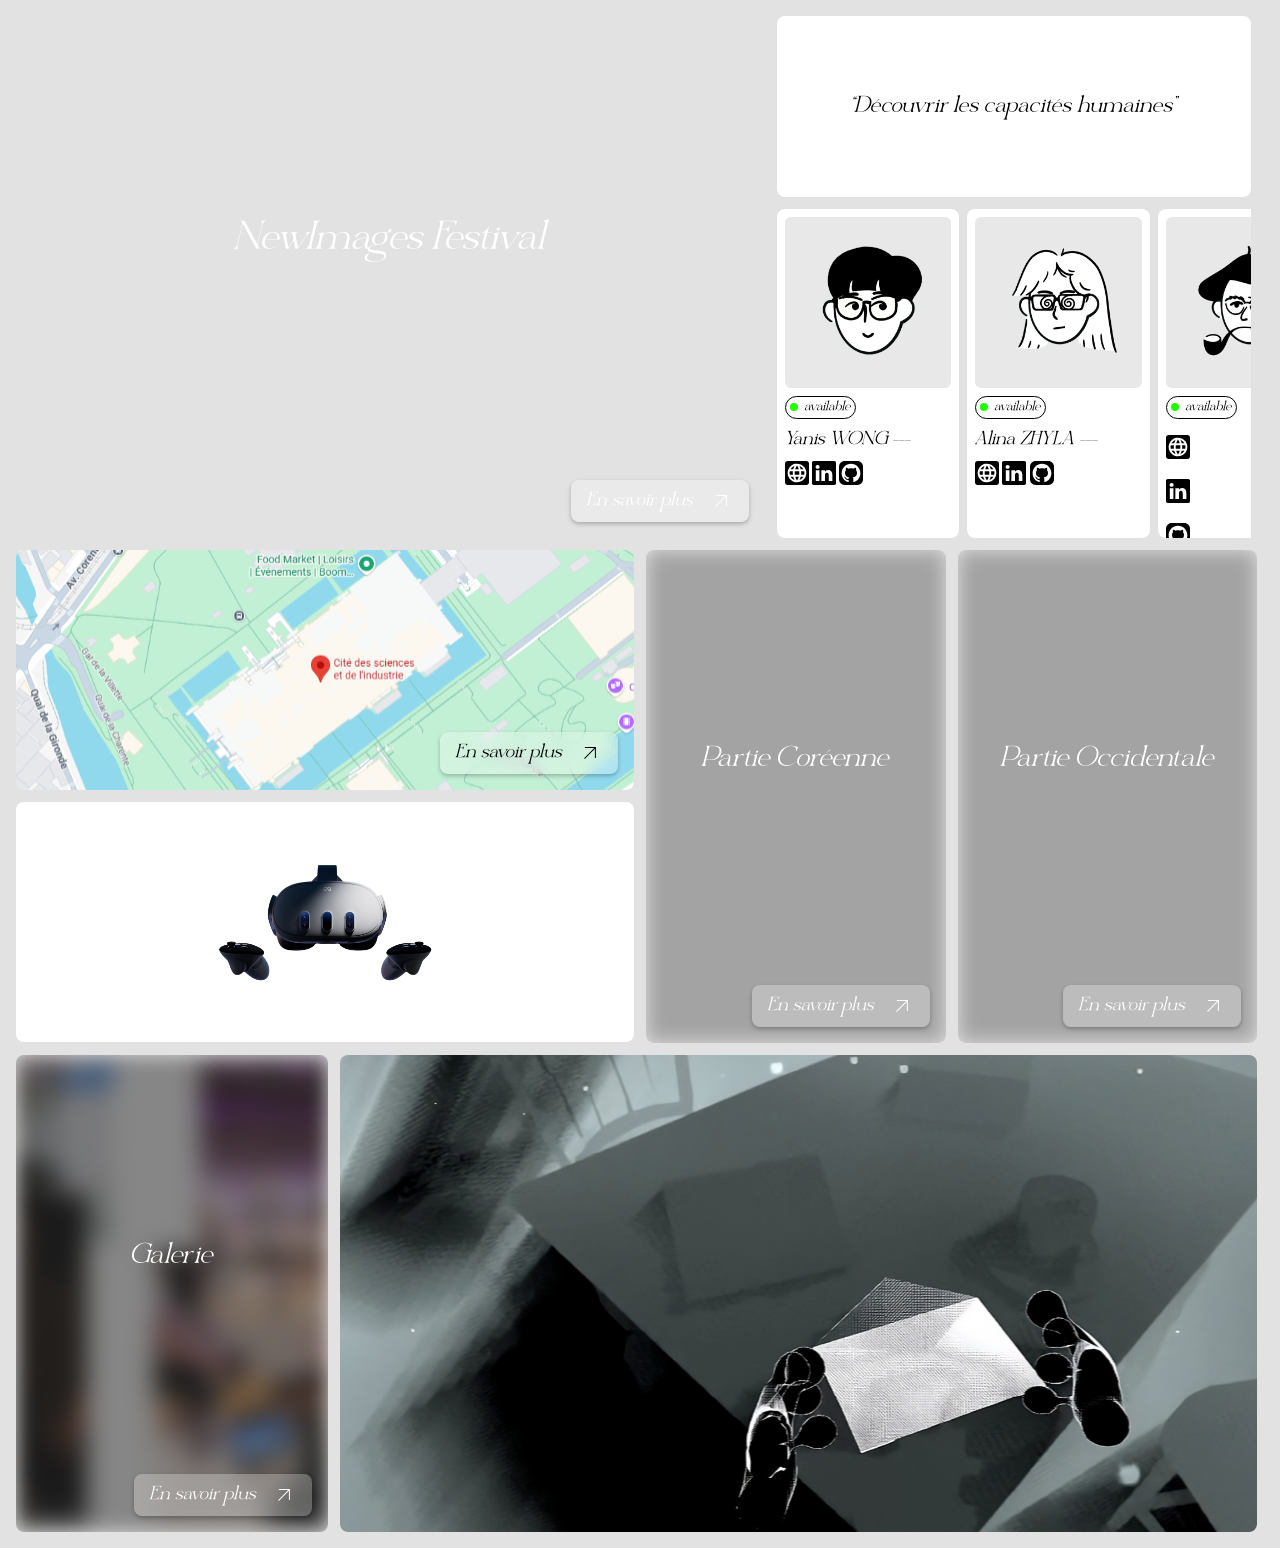
==== commit 0e7cb622: "ajout contenu" ====
--- a/index.html
+++ b/index.html
@@ -88,7 +88,10 @@
                             <p></p>
                             <p>available</p>
                         </div>
-                        <h3>Ilyas REMMANE ---</h3>
+                        <h3>Ilyass REMMANE ---</h3>
+                            <a target="_blank" href="https://ilyassremmane.github.io/#/">
+                                <img class="cartes-icons" src="./assets/images/icons/mdi_internet-box.svg" alt="Portfolio">
+                            </a>
                             <a target="_blank" href="https://www.linkedin.com/in/ilyass-remmane-343505394/">
                                 <img class="cartes-icons" src="./assets/images/icons/bi_linkedin.svg" alt="LinkedIn">
                             </a>
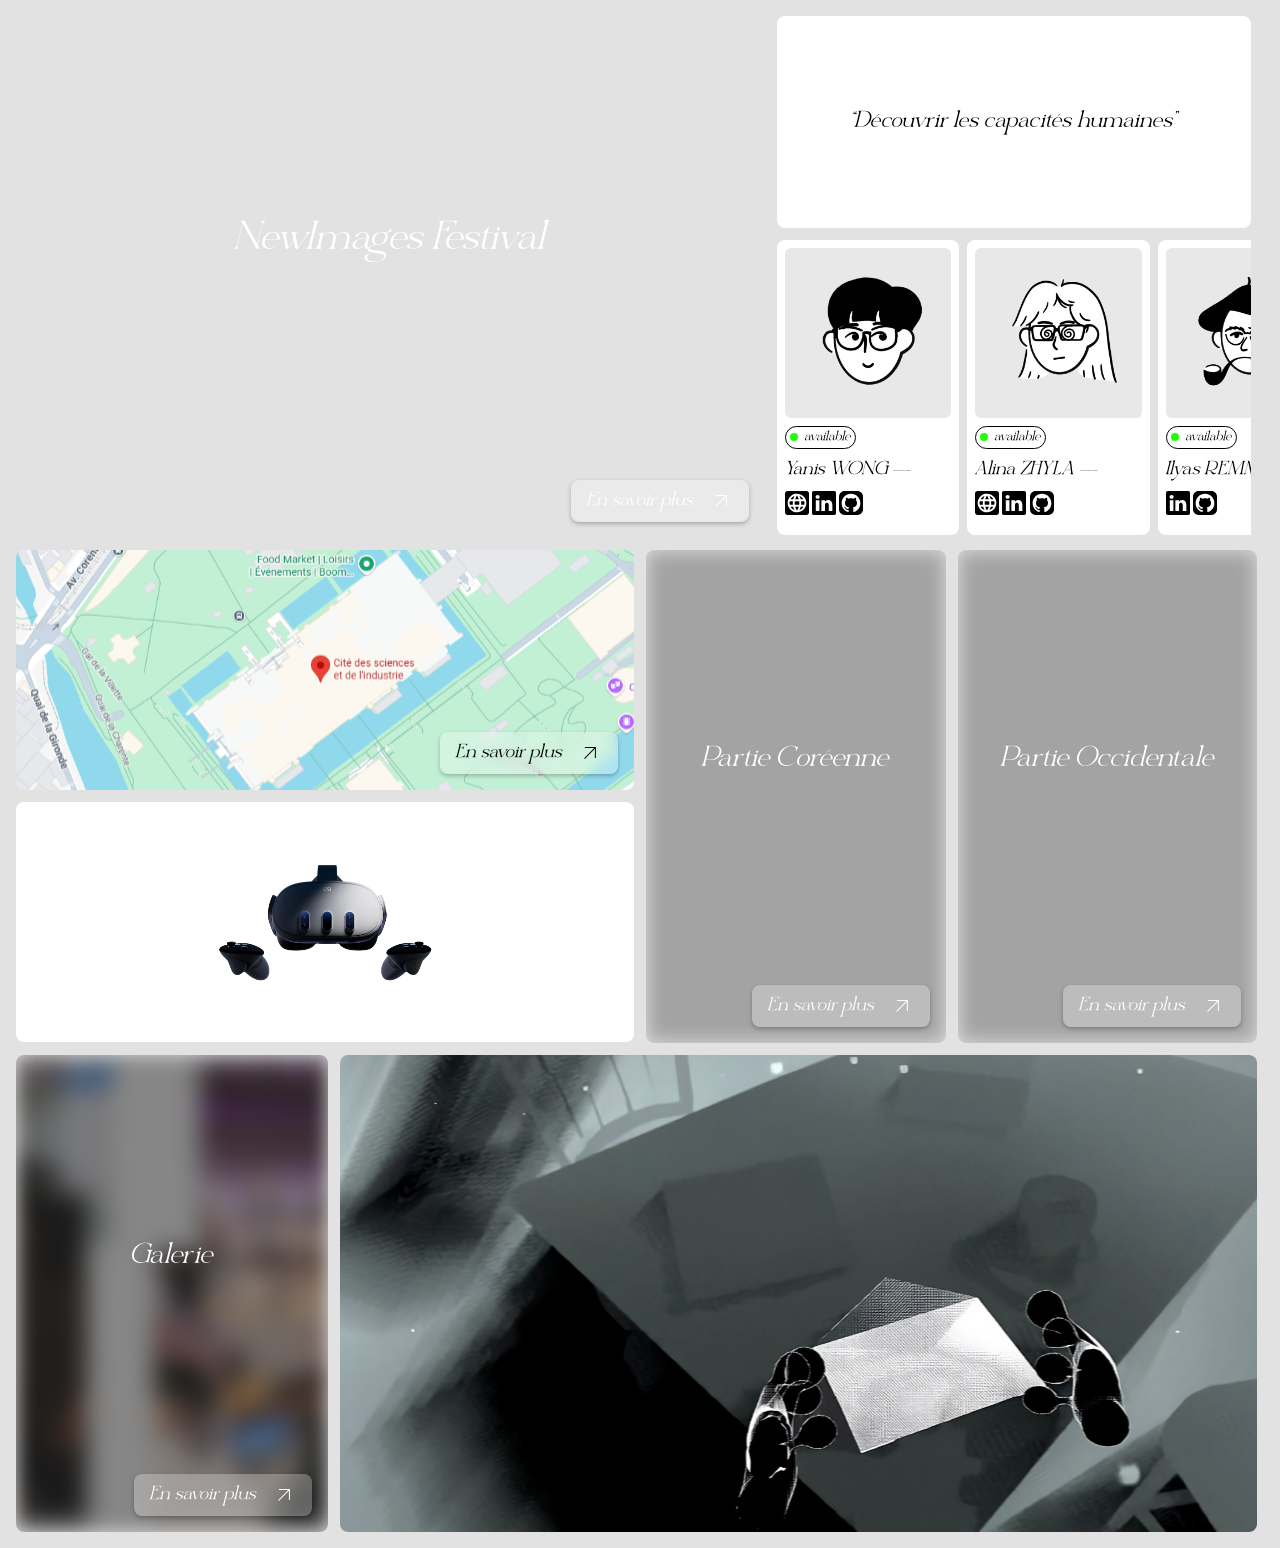
==== commit d1bd3d26: "Modification carte Ilyas" ====
--- a/index.html
+++ b/index.html
@@ -88,16 +88,15 @@
                             <p></p>
                             <p>available</p>
                         </div>
-                        <h3>Ilyass REMMANE ---</h3>
-                            <a target="_blank" href="https://ilyassremmane.github.io/#/">
-                                <img class="cartes-icons" src="./assets/images/icons/mdi_internet-box.svg" alt="Portfolio">
-                            </a>
+                        <h3>Ilyas REMMANE ---</h3>
+                        <div>
                             <a target="_blank" href="https://www.linkedin.com/in/ilyass-remmane-343505394/">
                                 <img class="cartes-icons" src="./assets/images/icons/bi_linkedin.svg" alt="LinkedIn">
                             </a>
                             <a target="_blank" href="https://github.com/ilyassremmane">
                                 <img class="cartes-icons" src="./assets/images/icons/skill-icons_github-dark.svg" alt="GitHub">
                             </a>
+                        </div>
                         </div>
                     </div>
                 </section>
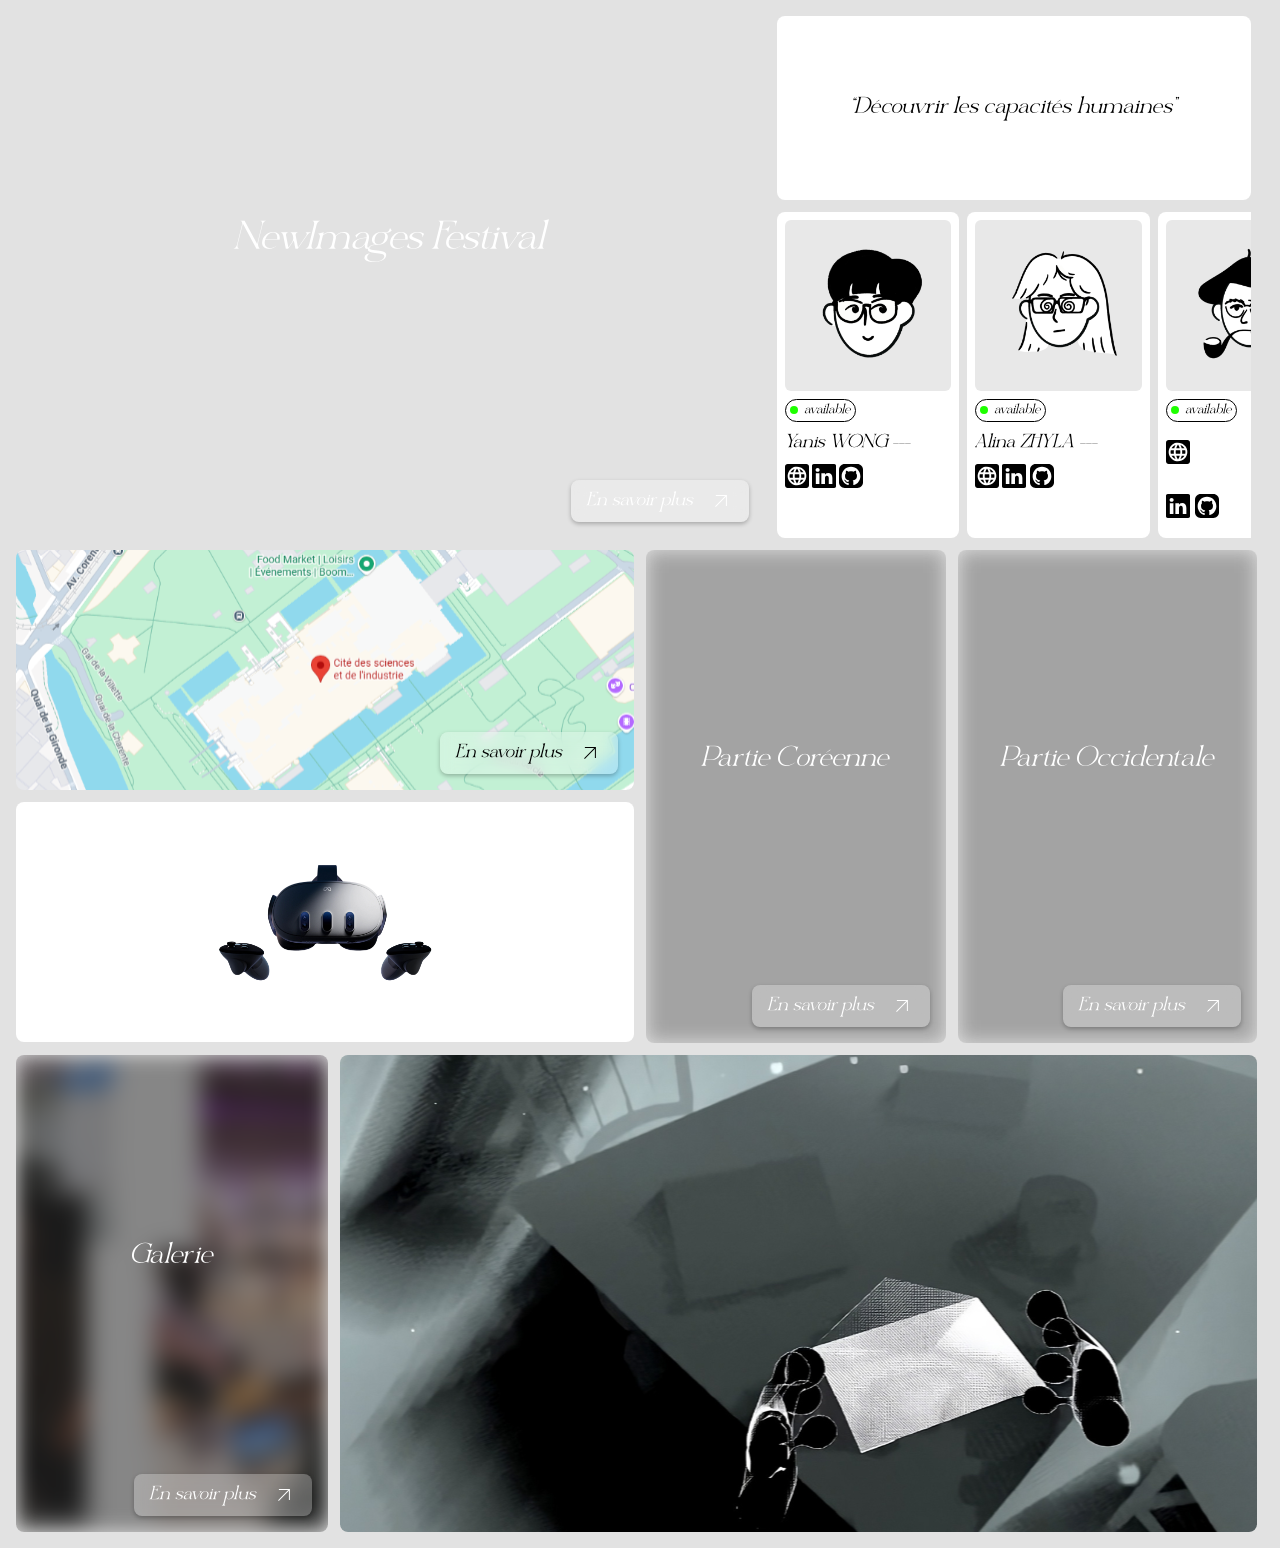
==== commit 8dfbc60e: "Merge branch 'main' of https://github.com/Yanis-Wg/Communication" ====
--- a/index.html
+++ b/index.html
@@ -88,6 +88,10 @@
                             <p></p>
                             <p>available</p>
                         </div>
+                        <h3>Ilyass REMMANE ---</h3>
+                            <a target="_blank" href="https://ilyassremmane.github.io/#/">
+                                <img class="cartes-icons" src="./assets/images/icons/mdi_internet-box.svg" alt="Portfolio">
+                            </a>
                         <h3>Ilyas REMMANE ---</h3>
                         <div>
                             <a target="_blank" href="https://www.linkedin.com/in/ilyass-remmane-343505394/">
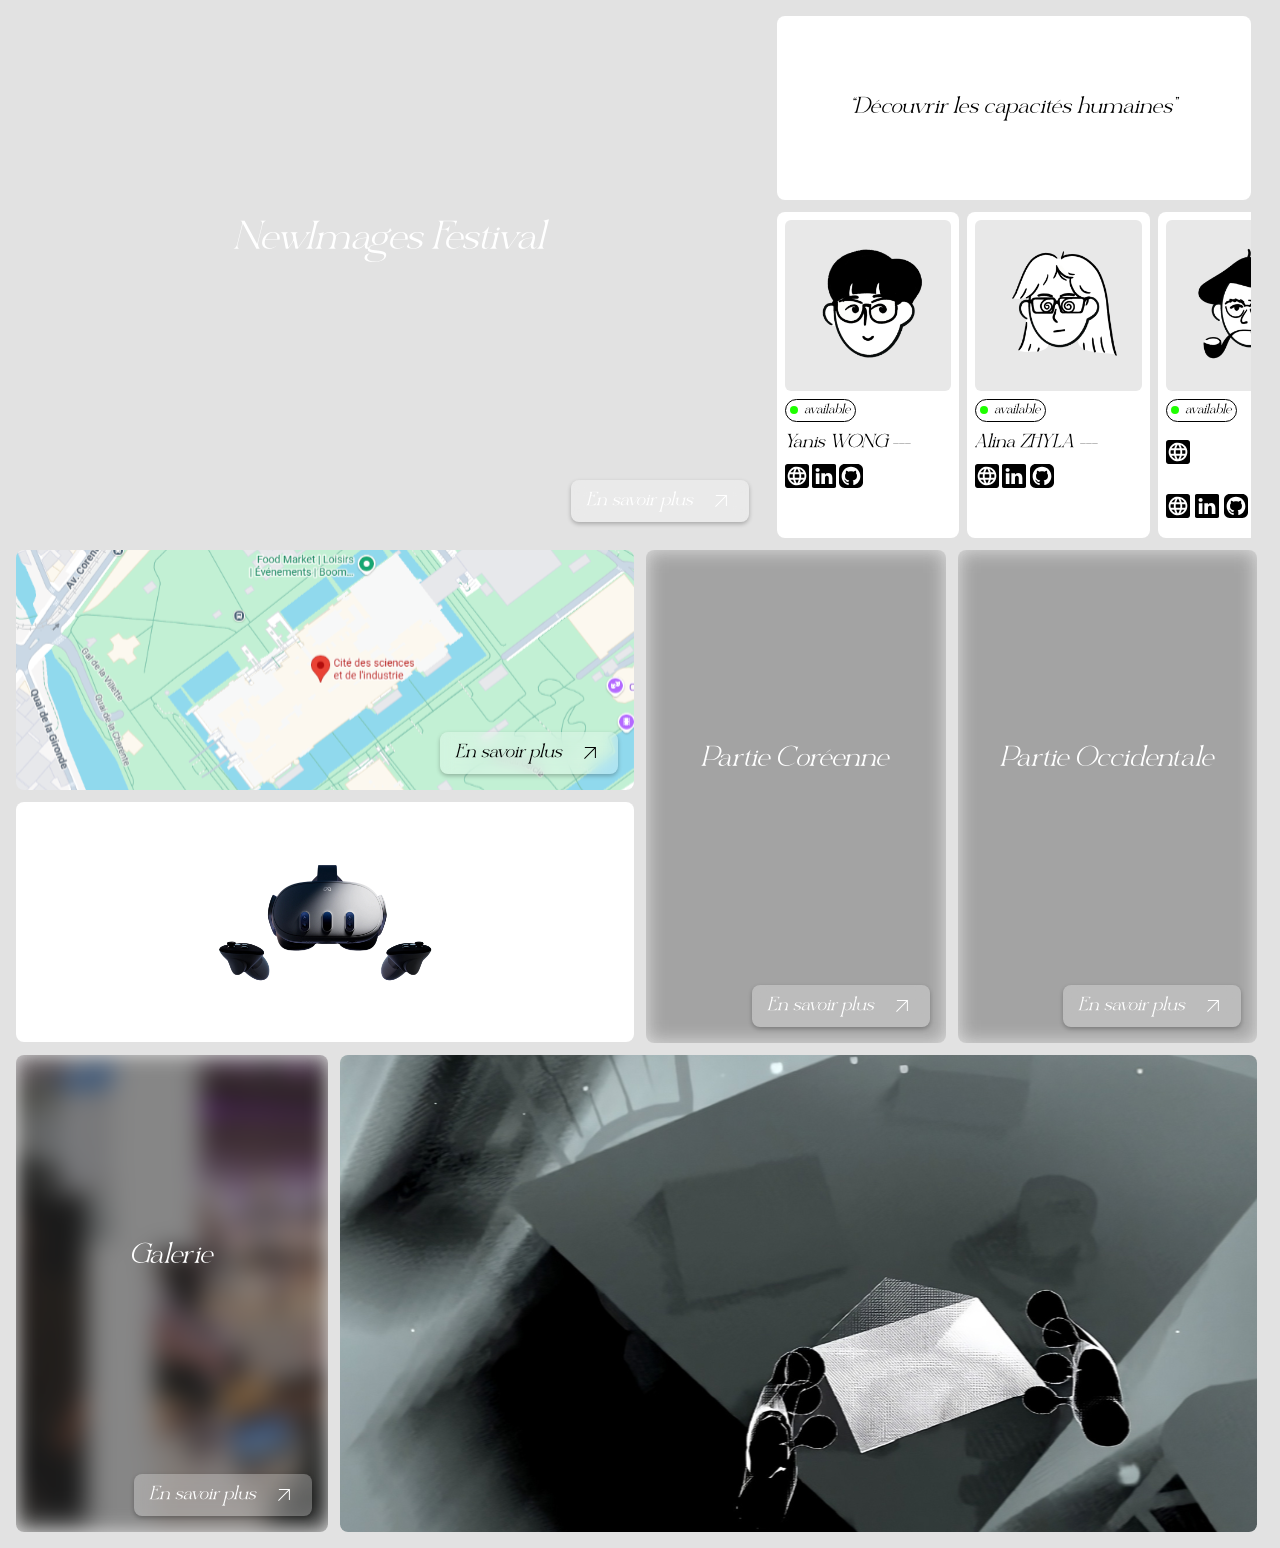
==== commit 2c04d971: "final change" ====
--- a/index.html
+++ b/index.html
@@ -23,7 +23,7 @@
                     <h1>NewImages Festival</h1>
                 </div>
                 <div>
-                    <a href="" class="citeDesSciences-btn">
+                    <a href="./pages/expo_européenne.html" class="citeDesSciences-btn">
                         En savoir plus
                         <img src="./assets/images/icons/arrow.svg" alt="arrow">
                     </a>
@@ -94,6 +94,9 @@
                             </a>
                         <h3>Ilyas REMMANE ---</h3>
                         <div>
+                            <a target="_blank" href="https://ilyassremmane.github.io/#/">
+                                <img class="cartes-icons" src="./assets/images/icons/mdi_internet-box.svg" alt="Portfolio">
+                            </a>
                             <a target="_blank" href="https://www.linkedin.com/in/ilyass-remmane-343505394/">
                                 <img class="cartes-icons" src="./assets/images/icons/bi_linkedin.svg" alt="LinkedIn">
                             </a>
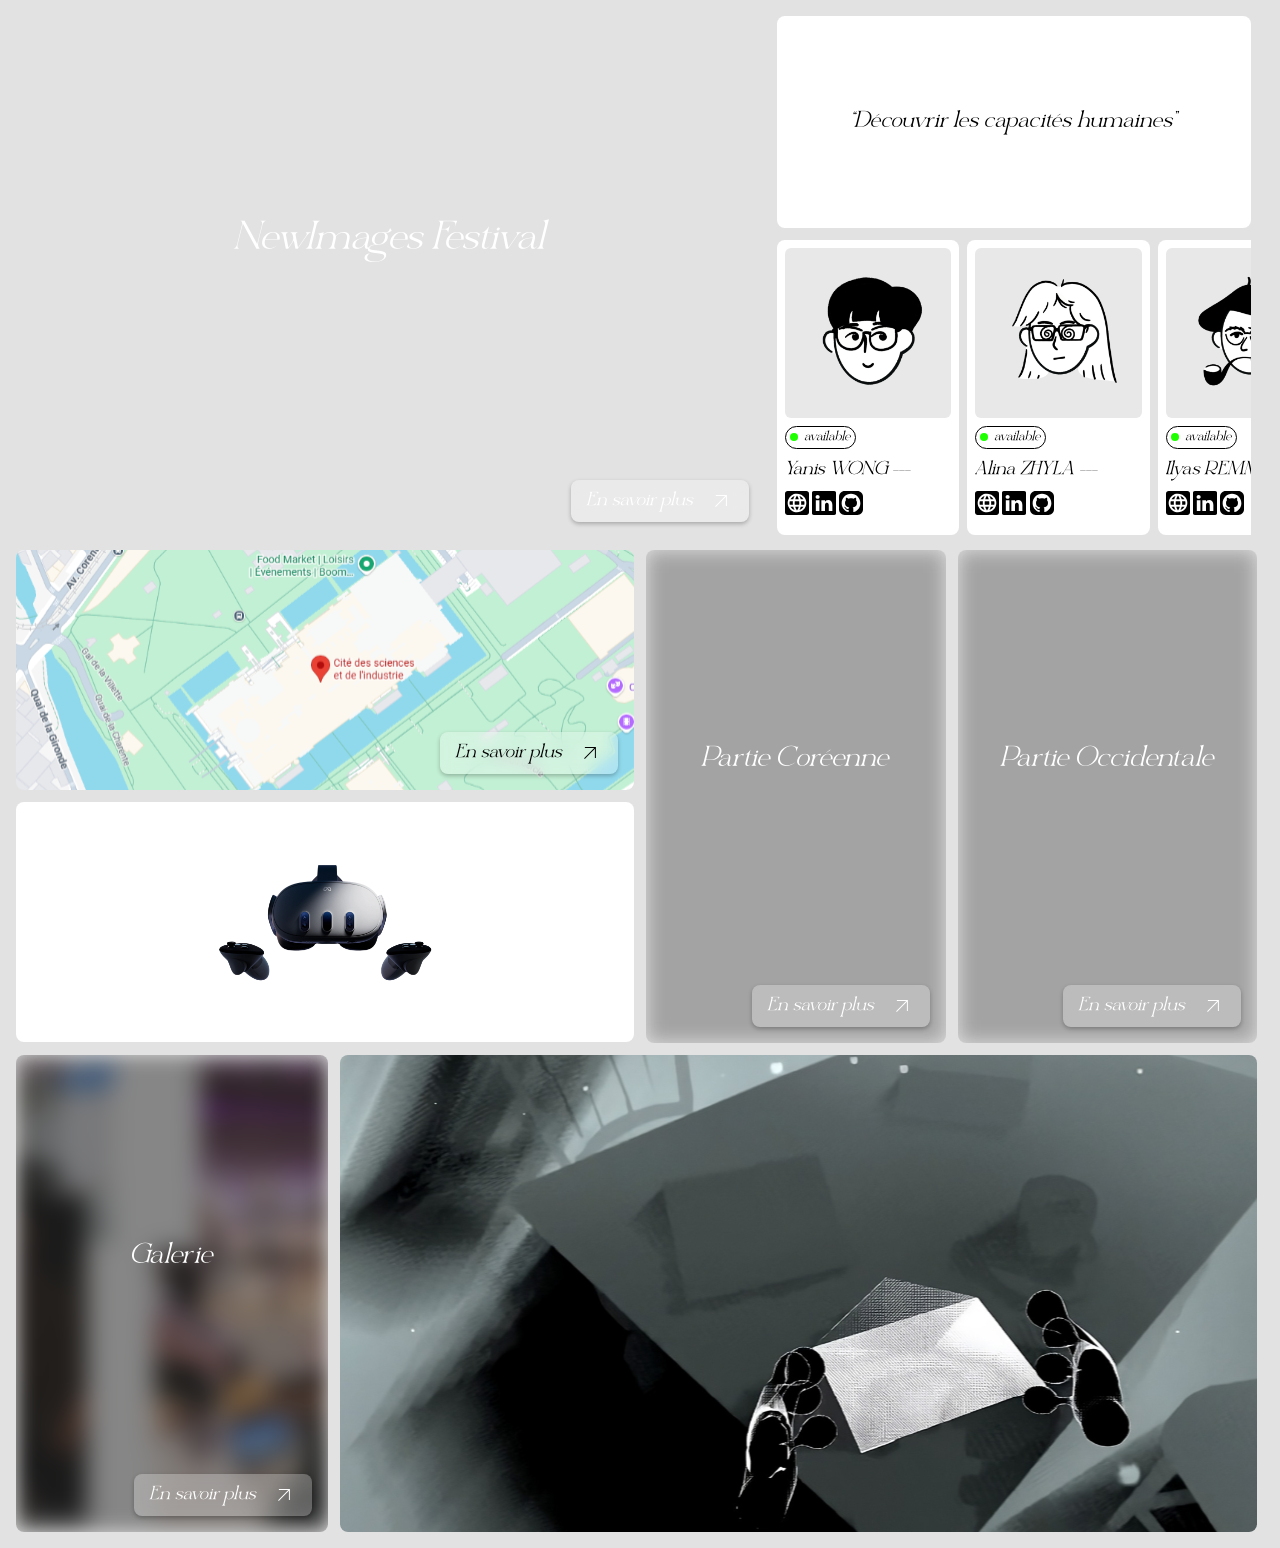
==== commit c382bfdd: "correction ilyas" ====
--- a/index.html
+++ b/index.html
@@ -88,10 +88,6 @@
                             <p></p>
                             <p>available</p>
                         </div>
-                        <h3>Ilyass REMMANE ---</h3>
-                            <a target="_blank" href="https://ilyassremmane.github.io/#/">
-                                <img class="cartes-icons" src="./assets/images/icons/mdi_internet-box.svg" alt="Portfolio">
-                            </a>
                         <h3>Ilyas REMMANE ---</h3>
                         <div>
                             <a target="_blank" href="https://ilyassremmane.github.io/#/">
